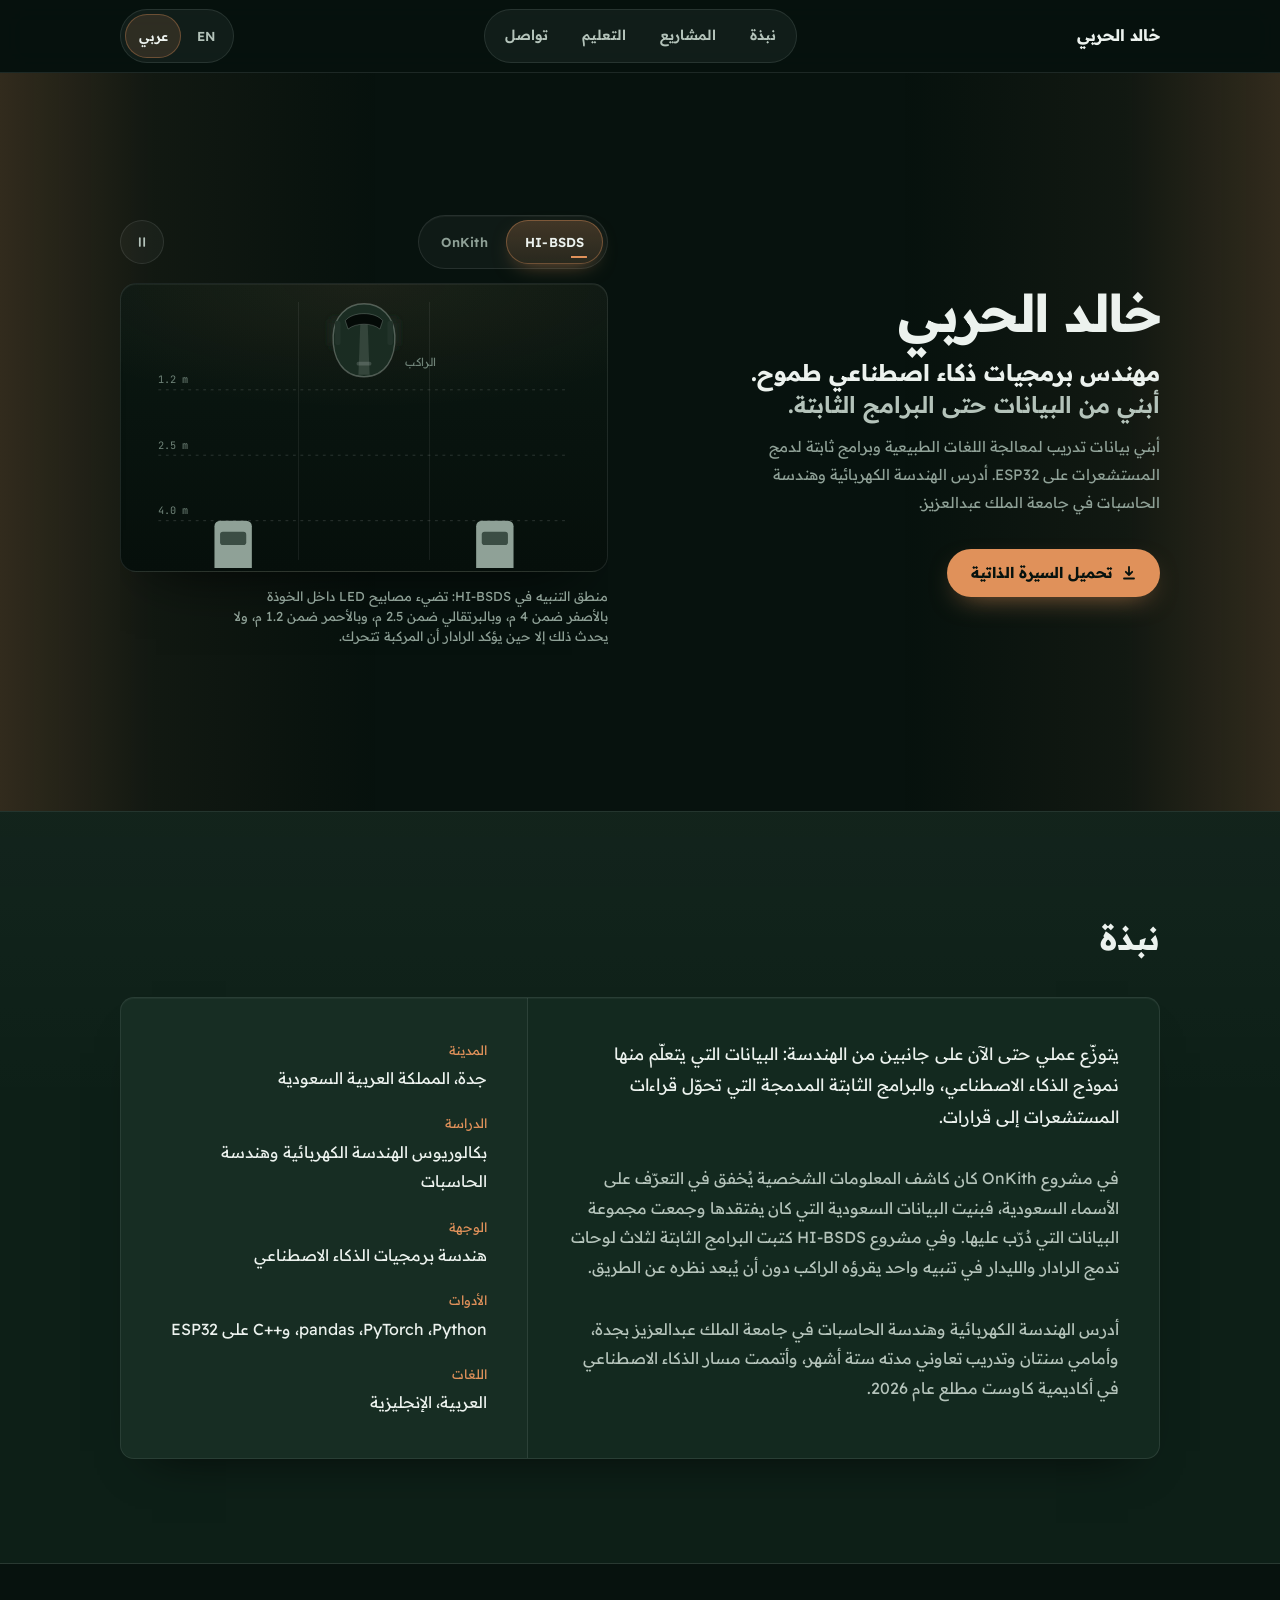
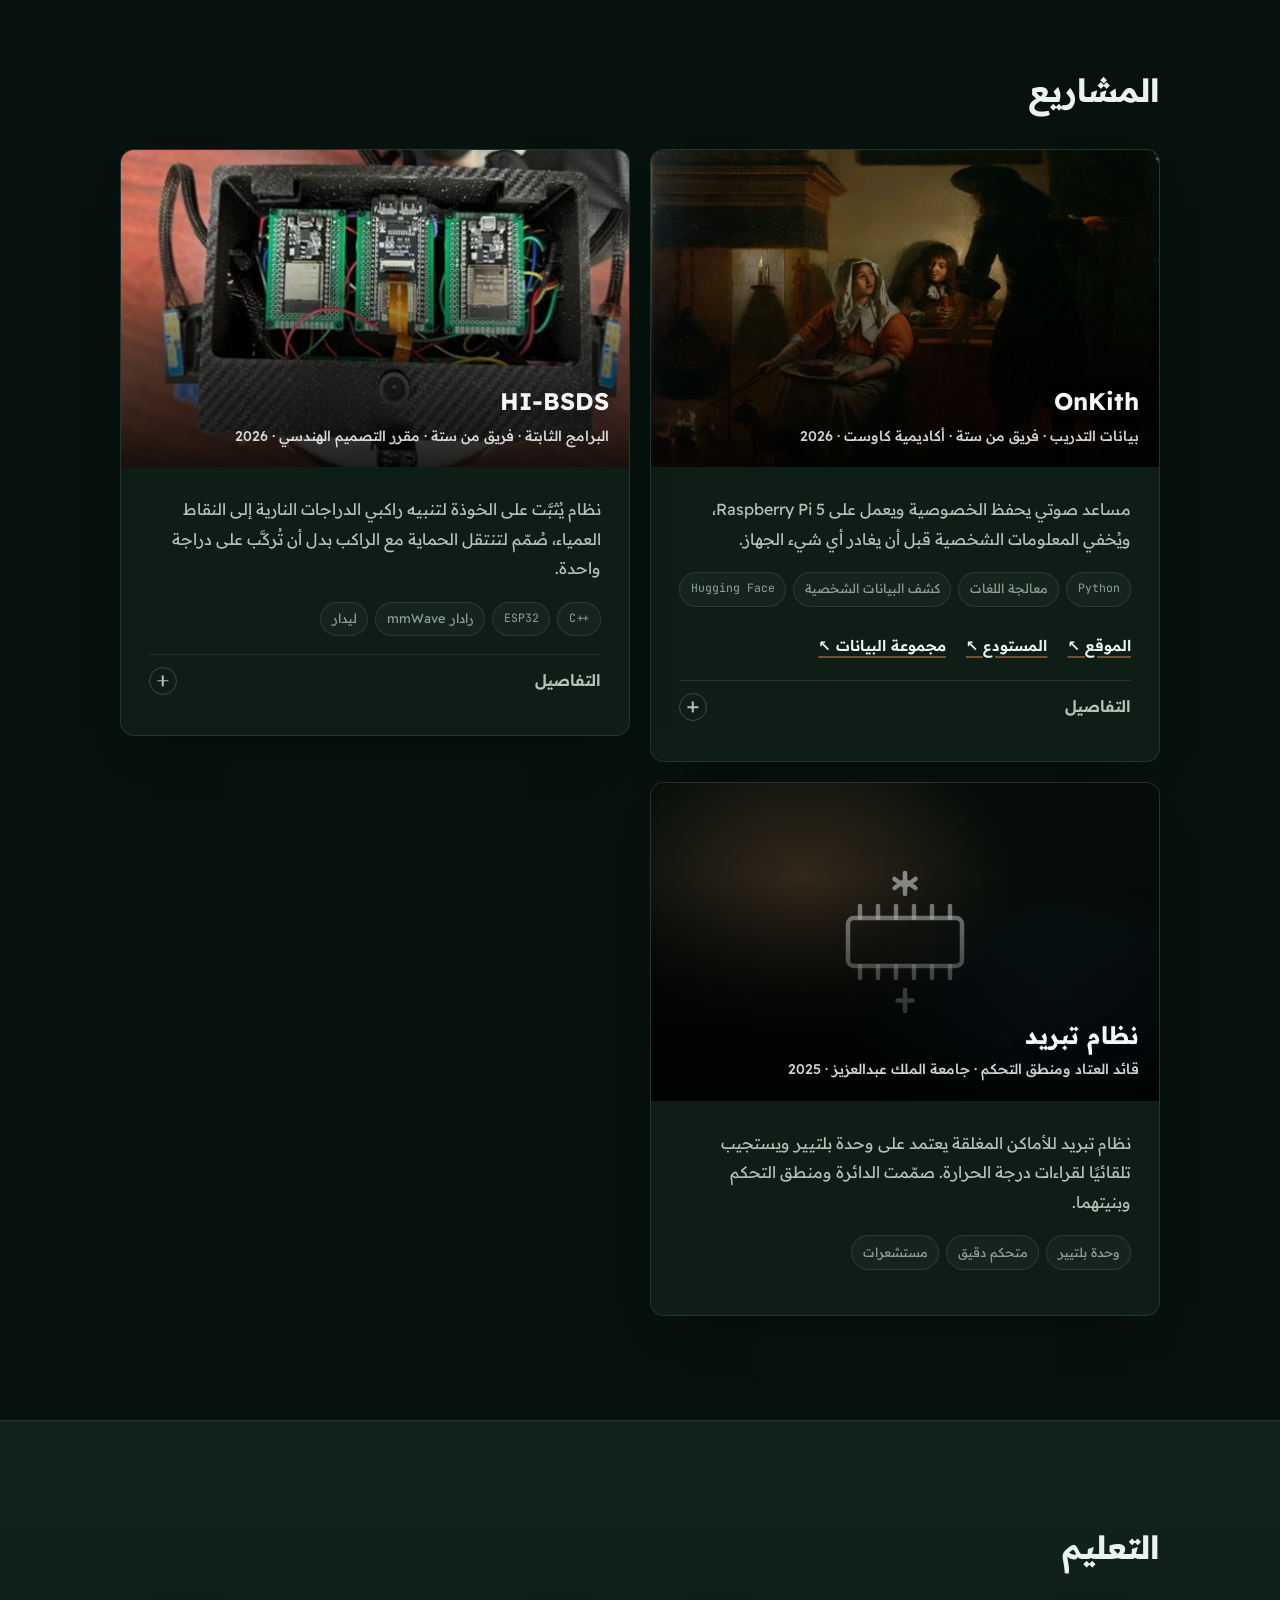
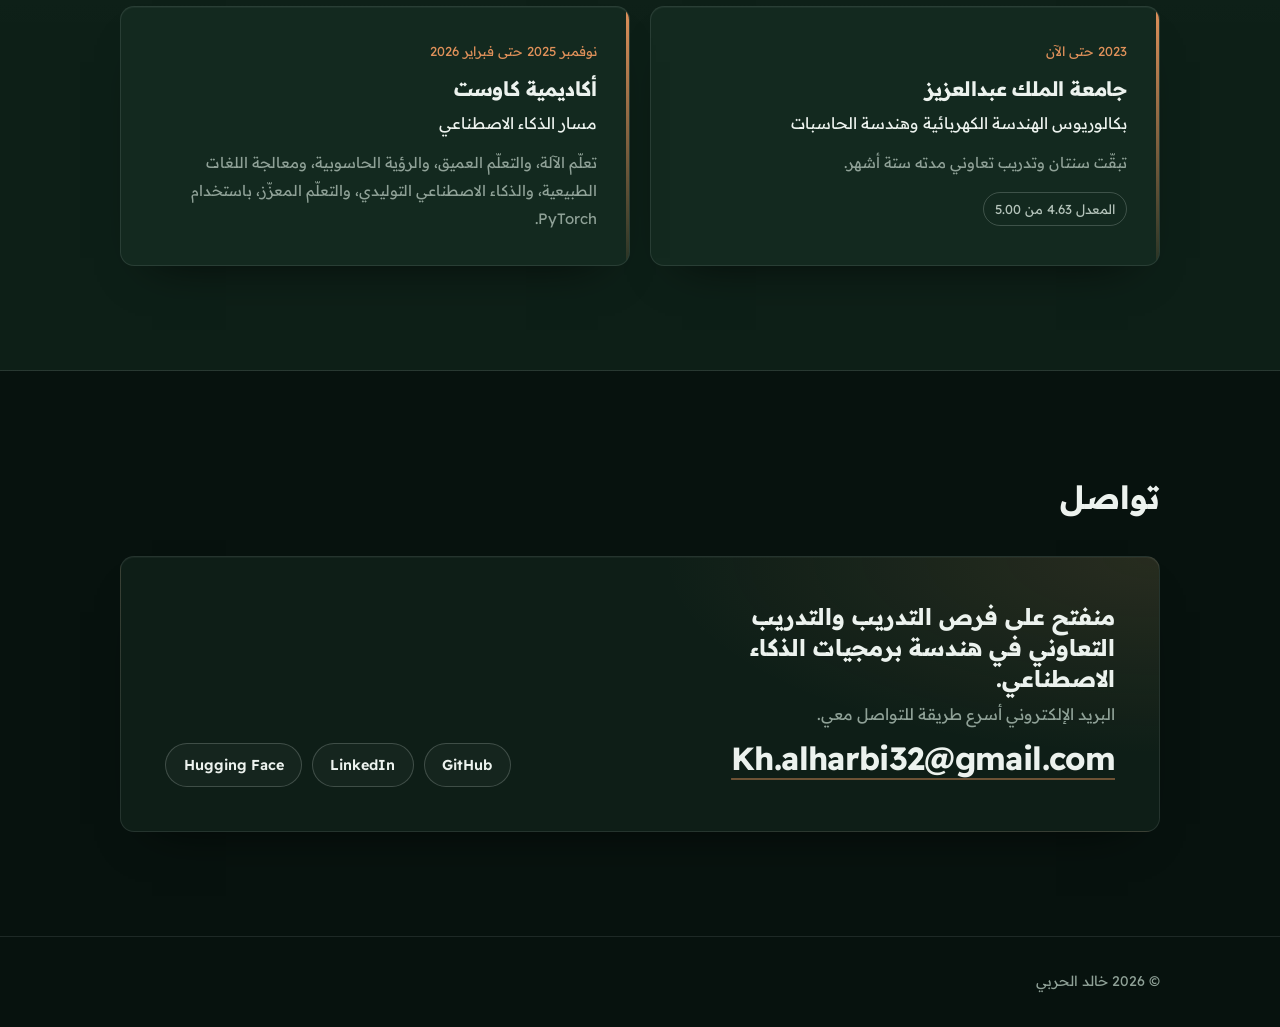
==== ar/index.html @ 0c82f533 "Add Arabic page, blue theme, framed sections and CV button Header: the GitHub link becomes an EN / ع" ====
<!doctype html>
<html lang="ar" dir="rtl">
<head>
  <meta charset="utf-8">
  <meta name="viewport" content="width=device-width, initial-scale=1">
  <!-- DRAFT ARABIC COPY: written by Claude, to be reviewed line by line by Khalid before launch. -->
  <title>خالد الحربي · مهندس برمجيات ذكاء اصطناعي طموح</title>
  <meta name="description" content="طالب هندسة كهربائية وحاسبات في جامعة الملك عبدالعزيز، يبني بيانات تدريب لمعالجة اللغات الطبيعية وبرامج ثابتة لدمج المستشعرات على ESP32.">
  <link rel="canonical" href="https://khalidt-alharbi.github.io/ar/">
  <link rel="alternate" hreflang="en" href="https://khalidt-alharbi.github.io/">
  <link rel="alternate" hreflang="ar" href="https://khalidt-alharbi.github.io/ar/">
  <link rel="alternate" hreflang="x-default" href="https://khalidt-alharbi.github.io/">
  <meta name="theme-color" content="#07120E">

  <!-- معاينة الألوان: أضف ?theme=blue إلى العنوان لرؤية النسخة الزرقاء -->
  <script>
    if (new URLSearchParams(location.search).get('theme') === 'blue') {
      document.documentElement.setAttribute('data-theme', 'blue');
    }
  </script>

  <link rel="icon" href="../favicon.svg" type="image/svg+xml">
  <link rel="icon" href="../favicon-32.png" sizes="32x32" type="image/png">
  <link rel="apple-touch-icon" href="../apple-touch-icon.png">

  <meta property="og:type" content="website">
  <meta property="og:site_name" content="خالد الحربي">
  <meta property="og:locale" content="ar_SA">
  <meta property="og:locale:alternate" content="en_US">
  <meta property="og:title" content="خالد الحربي · مهندس برمجيات ذكاء اصطناعي طموح">
  <meta property="og:description" content="طالب هندسة كهربائية وحاسبات في جامعة الملك عبدالعزيز، يبني بيانات تدريب لمعالجة اللغات الطبيعية وبرامج ثابتة لدمج المستشعرات على ESP32.">
  <meta property="og:url" content="https://khalidt-alharbi.github.io/ar/">
  <meta property="og:image" content="https://khalidt-alharbi.github.io/og.png">
  <meta property="og:image:width" content="1200">
  <meta property="og:image:height" content="630">
  <meta name="twitter:card" content="summary_large_image">
  <meta name="twitter:image" content="https://khalidt-alharbi.github.io/og.png">

  <link rel="preconnect" href="https://fonts.googleapis.com">
  <link rel="preconnect" href="https://fonts.gstatic.com" crossorigin>
  <link rel="stylesheet" href="https://fonts.googleapis.com/css2?family=Readex+Pro:wght@400;600&family=JetBrains+Mono:wght@500&display=swap">
  <link rel="stylesheet" href="../styles.css">
  <script src="../script.js" defer></script>

  <script type="application/ld+json">
  {
    "@context": "https://schema.org",
    "@type": "Person",
    "name": "خالد الحربي",
    "alternateName": "Khalid Alharbi",
    "url": "https://khalidt-alharbi.github.io/ar/",
    "affiliation": { "@type": "CollegeOrUniversity", "name": "جامعة الملك عبدالعزيز" },
    "sameAs": [
      "https://github.com/KhalidT-Alharbi",
      "https://www.linkedin.com/in/engineer-khalid-alharbi/",
      "https://huggingface.co/KhalidAlharbi377"
    ]
  }
  </script>
</head>
<body>
  <a class="skip-link" href="#main">انتقل إلى المحتوى</a>

  <!-- ================= الترويسة ================= -->
  <header class="site-header">
    <div class="container header-inner">
      <a class="brand" href="#top">خالد الحربي</a>
      <nav aria-label="القائمة الرئيسية">
        <ul class="pill-nav">
          <li><a href="#about">نبذة</a></li>
          <li><a href="#projects">المشاريع</a></li>
          <li class="nav-optional"><a href="#education">التعليم</a></li>
          <li><a href="#contact">تواصل</a></li>
        </ul>
      </nav>
      <nav class="lang" aria-label="اللغة">
        <a href="../" lang="en" hreflang="en">EN</a>
        <a href="./" aria-current="page" lang="ar" hreflang="ar">عربي</a>
      </nav>
    </div>
  </header>

  <main id="main">

    <!-- ================= الواجهة ================= -->
    <section class="hero" id="top" aria-labelledby="hero-name">
      <div class="container hero-inner">
        <div class="hero-content">
          <h1 id="hero-name">خالد الحربي</h1>
          <p class="identity">مهندس برمجيات ذكاء اصطناعي طموح. <span>أبني من البيانات حتى البرامج الثابتة.</span></p>
          <p class="hero-sub">أبني بيانات تدريب لمعالجة اللغات الطبيعية وبرامج ثابتة لدمج المستشعرات على ESP32. أدرس الهندسة الكهربائية وهندسة الحاسبات في جامعة الملك عبدالعزيز.</p>
          <div class="actions">
            <a class="btn btn-primary" href="../Khalid-Alharbi-CV.pdf" download>
              <svg viewBox="0 0 16 16" aria-hidden="true"><path d="M8 2v8m0 0L4.8 6.8M8 10l3.2-3.2M3 13.5h10" fill="none" stroke="currentColor" stroke-width="1.8" stroke-linecap="round" stroke-linejoin="round"/></svg>
              تحميل السيرة الذاتية
            </a>
          </div>
        </div>

        <!-- ============ عروض المشاريع: تتبدّل تلقائيًا وتتوقف عند مرور المؤشر ============ -->
        <div class="hero-figure showcase" data-showcase role="region" aria-roledescription="عرض متتابع" aria-label="عروض المشاريع">

          <div class="showcase-controls">
            <div class="tabs" aria-label="اختر عرضًا">
              <span class="tab-thumb" aria-hidden="true"><span class="tab-progress"></span></span>
              <button type="button" class="tab" data-slide="0" aria-controls="demo-hi-bsds" aria-current="true">HI-BSDS</button>
              <button type="button" class="tab" data-slide="1" aria-controls="demo-onkith" aria-current="false">OnKith</button>
            </div>
            <button type="button" class="play-toggle" aria-pressed="false" aria-label="إيقاف العروض مؤقتًا"
                    data-label-pause="إيقاف العروض مؤقتًا" data-label-play="تشغيل العروض">
              <svg class="icon-pause" viewBox="0 0 16 16" aria-hidden="true"><path d="M5.5 3.5v9M10.5 3.5v9" fill="none" stroke="currentColor" stroke-width="2" stroke-linecap="round"/></svg>
              <svg class="icon-play" viewBox="0 0 16 16" aria-hidden="true"><path d="M5.2 3.2v9.6L12.6 8z" fill="currentColor"/></svg>
            </button>
          </div>

          <div class="showcase-track" tabindex="0" aria-label="العروض، استخدم مفتاحي الأسهم للتنقل">

            <!-- العرض 1: منطق التنبيه في HI-BSDS -->
            <figure class="slide" id="demo-hi-bsds" data-duration="9000" aria-roledescription="شريحة" aria-label="1 من 2: HI-BSDS">
              <div class="panel">
                <svg class="is-live" viewBox="0 0 520 300" role="img" aria-labelledby="dg-title dg-desc">
                  <title id="dg-title">كيف تقرر الخوذة تنبيه الراكب</title>
                  <desc id="dg-desc">مخطط علوي لخوذة راكب. تقترب مركبة من الخلف على أحد الجانبين، فتتحول شريحة المصابيح داخل الخوذة في ذلك الجانب من الإطفاء إلى الأصفر ثم البرتقالي ثم الأحمر كلما تجاوزت المركبة حدود أربعة أمتار ومترين ونصف ومتر وعشرين سنتيمترًا.</desc>
                  <defs>
                    <filter id="dg-glow" x="-300%" y="-60%" width="700%" height="220%">
                      <feGaussianBlur stdDeviation="5"></feGaussianBlur>
                    </filter>
                  </defs>

                  <line class="dg-lane" x1="190" y1="16" x2="190" y2="292"></line>
                  <line class="dg-lane" x1="330" y1="16" x2="330" y2="292"></line>

                  <line class="dg-mark" x1="40" y1="250" x2="480" y2="250"></line>
                  <text class="dg-label" x="40" y="243" lang="en">4.0 m</text>
                  <line class="dg-mark" x1="40" y1="180" x2="480" y2="180"></line>
                  <text class="dg-label" x="40" y="173" lang="en">2.5 m</text>
                  <line class="dg-mark" x1="40" y1="110" x2="480" y2="110"></line>
                  <text class="dg-label" x="40" y="103" lang="en">1.2 m</text>

                  <rect class="dg-car dg-car-l" x="100" y="250" width="40" height="64" rx="6"></rect>
                  <rect class="dg-ws dg-ws-l" x="106" y="262" width="28" height="14" rx="3"></rect>
                  <rect class="dg-car dg-car-r" x="380" y="250" width="40" height="64" rx="6"></rect>
                  <rect class="dg-ws dg-ws-r" x="386" y="262" width="28" height="14" rx="3"></rect>

                  <rect class="dg-led dg-led-l" x="226" y="34" width="8" height="30" rx="4" filter="url(#dg-glow)"></rect>
                  <rect class="dg-led dg-led-r" x="286" y="34" width="8" height="30" rx="4" filter="url(#dg-glow)"></rect>
                  <path class="dg-shell" d="M260 18C279 18 292 32 293 52C294 76 283 96 260 96C237 96 226 76 227 52C228 32 241 18 260 18Z"></path>
                  <path class="dg-stripe" d="M256 40H264L266 94H254Z"></path>
                  <path class="dg-visor" d="M240 36C248 26 272 26 280 36L277 45C269 38 251 38 243 45Z"></path>
                  <rect class="dg-vent" x="252" y="80" width="16" height="4" rx="2"></rect>
                  <rect class="dg-led dg-led-l" x="229" y="36" width="6" height="26" rx="3"></rect>
                  <rect class="dg-led dg-led-r" x="285" y="36" width="6" height="26" rx="3"></rect>
                  <text class="dg-label" x="304" y="84" lang="ar">الراكب</text>
                </svg>
              </div>
              <figcaption>منطق التنبيه في HI-BSDS: تضيء مصابيح LED داخل الخوذة بالأصفر ضمن 4 م، وبالبرتقالي ضمن 2.5 م، وبالأحمر ضمن 1.2 م، ولا يحدث ذلك إلا حين يؤكد الرادار أن المركبة تتحرك.</figcaption>
            </figure>

            <!-- العرض 2: OnKith، بصورة توضيحية. العرض نفسه بالإنجليزية لأن النظام يعمل بالإنجليزية، وكل الأسماء والأرقام مختلقة. -->
            <figure class="slide" id="demo-onkith" data-duration="10000" aria-roledescription="شريحة" aria-label="2 من 2: OnKith">
              <div class="panel scan" data-scan data-phase="listening" dir="ltr" lang="en">
                <div class="scan-head">
                  <span class="scan-status" aria-hidden="true">listening</span>
                  <span class="pill-note">illustration</span>
                </div>
                <div class="scan-body">
                  <ul class="scan-text">
                    <li>“Remind <span class="pii"><span class="pii-raw">Noura</span><span class="pii-mask" aria-hidden="true">[GIVENNAME]</span></span> <span class="pii"><span class="pii-raw">Alharthi</span><span class="pii-mask" aria-hidden="true">[SURNAME]</span></span> to call me on <span class="pii"><span class="pii-raw">050 000 0000</span><span class="pii-mask" aria-hidden="true">[TELEPHONENUM]</span></span> when she lands in <span class="pii"><span class="pii-raw">Jeddah</span><span class="pii-mask" aria-hidden="true">[CITY]</span></span>.”</li>
                    <li>“Send the rent to <span class="pii"><span class="pii-raw">Faisal</span><span class="pii-mask" aria-hidden="true">[GIVENNAME]</span></span> <span class="pii"><span class="pii-raw">Alqahtani</span><span class="pii-mask" aria-hidden="true">[SURNAME]</span></span>, IBAN <span class="pii"><span class="pii-raw">SA03 8000 0000 6080 1016 7519</span><span class="pii-mask" aria-hidden="true">[ACCOUNTNUM]</span></span>.”</li>
                    <li>“Email the lease to <span class="pii"><span class="pii-raw">faisal@example.com</span><span class="pii-mask" aria-hidden="true">[EMAIL]</span></span>.”</li>
                  </ul>
                  <div class="scan-line" aria-hidden="true"></div>
                </div>
              </div>
              <figcaption>OnKith بصورة توضيحية: تُكتشف المعلومات الشخصية على الجهاز نفسه وتُستبدل بوسوم الكيانات قبل أن يصل أي نص إلى نموذج لغوي. وأسماء سعودية كهذه هي ما كان الكاشف يُخفق فيه سابقًا.</figcaption>
            </figure>

          </div>
        </div>
      </div>
    </section>

    <!-- ================= نبذة ================= -->
    <section class="section section--band" id="about" aria-labelledby="about-title">
      <div class="container">
        <div class="section-head">
          <h2 id="about-title">نبذة</h2>
        </div>
        <div class="card about-card">
          <div class="about-body">
            <p>يتوزّع عملي حتى الآن على جانبين من الهندسة: البيانات التي يتعلّم منها نموذج الذكاء الاصطناعي، والبرامج الثابتة المدمجة التي تحوّل قراءات المستشعرات إلى قرارات.</p>
            <p>في مشروع OnKith كان كاشف المعلومات الشخصية يُخفق في التعرّف على الأسماء السعودية، فبنيت البيانات السعودية التي كان يفتقدها وجمعت مجموعة البيانات التي دُرّب عليها. وفي مشروع HI-BSDS كتبت البرامج الثابتة لثلاث لوحات تدمج الرادار والليدار في تنبيه واحد يقرؤه الراكب دون أن يُبعد نظره عن الطريق.</p>
            <p>أدرس الهندسة الكهربائية وهندسة الحاسبات في جامعة الملك عبدالعزيز بجدة، وأمامي سنتان وتدريب تعاوني مدته ستة أشهر، وأتممت مسار الذكاء الاصطناعي في أكاديمية كاوست مطلع عام 2026.</p>
          </div>
          <dl class="facts">
            <div><dt>المدينة</dt><dd>جدة، المملكة العربية السعودية</dd></div>
            <div><dt>الدراسة</dt><dd>بكالوريوس الهندسة الكهربائية وهندسة الحاسبات</dd></div>
            <div><dt>الوجهة</dt><dd>هندسة برمجيات الذكاء الاصطناعي</dd></div>
            <div><dt>الأدوات</dt><dd><span class="ltr">Python</span>، <span class="ltr">PyTorch</span>، <span class="ltr">pandas</span>، و<span class="ltr">C++</span> على <span class="ltr">ESP32</span></dd></div>
            <div><dt>اللغات</dt><dd>العربية، الإنجليزية</dd></div>
          </dl>
        </div>
      </div>
    </section>

    <!-- ================= المشاريع ================= -->
    <section class="section" id="projects" aria-labelledby="projects-title">
      <div class="container">
        <div class="section-head">
          <h2 id="projects-title">المشاريع</h2>
        </div>

        <div class="projects">

          <!-- OnKith -->
          <article class="project card">
            <div class="project-media">
              <picture>
                <source srcset="../assets/onkith-home.webp" type="image/webp">
                <img src="../assets/onkith-home.jpg" width="1200" height="981" loading="lazy" decoding="async"
                     style="object-position: 50% 42%" alt="اللوحة المنزلية المستخدمة في موقع OnKith.">
              </picture>
              <a class="media-pill" href="https://onkith.online/"><span class="pill-icon" aria-hidden="true">↖</span>زيارة الموقع</a>
              <div class="project-overlay">
                <h3>OnKith</h3>
                <p class="role">بيانات التدريب · فريق من ستة · أكاديمية كاوست · 2026</p>
              </div>
            </div>
            <div class="project-body">
              <p class="summary">مساعد صوتي يحفظ الخصوصية ويعمل على Raspberry Pi 5، ويُخفي المعلومات الشخصية قبل أن يغادر أي شيء الجهاز.</p>
              <ul class="tags" aria-label="التقنيات">
                <li lang="en">Python</li>
                <li>معالجة اللغات</li>
                <li>كشف البيانات الشخصية</li>
                <li lang="en">Hugging Face</li>
              </ul>
              <div class="links">
                <a href="https://onkith.online/">الموقع ↖</a>
                <a href="https://github.com/YahyaAlsharif/OnKith">المستودع ↖</a>
                <a href="https://huggingface.co/datasets/KhalidAlharbi377/pii-detection-multisource-en-saudi-arabic">مجموعة البيانات ↖</a>
              </div>
              <details class="details">
                <summary>التفاصيل <span class="plus" aria-hidden="true"></span></summary>
                <div class="details-body">
                  <p>كان كاشف المعلومات الشخصية يُخفق في التعرّف على الأسماء السعودية. اتفق الفريق على أنه يحتاج إلى بيانات سعودية، فتولّيت بناءها: مولّد يعتمد على مصادر سعودية رسمية، بصيغ صحيحة لأرقام الآيبان وفق البنك المركزي السعودي، ولأرقام ضريبة القيمة المضافة المكوّنة من 15 خانة وفق هيئة الزكاة والضريبة والجمارك، مع صفوف إضافية لأنواع الكيانات التي كان أداء الكاشف فيها الأضعف.</p>
                  <p>ثم جمعت مجموعة بيانات التدريب الكاملة ونشرتها: <span class="ltr">284,619</span> صفًّا من سبعة مصادر، و31 نوعًا من الكيانات، وتقسيمات تمنع التسرّب حتى لا يُقيَّم النموذج على صفوف شبه مطابقة لما تدرّب عليه.</p>
                  <p>يبلغ الكاشف المدرَّب عليها استرجاعًا قدره 0.84 للحروف الخاصة على مجموعة اختبار مجمّدة من خارج توزيع التدريب، أبقاها الفريق بعيدًا عن التدريب والتوسيع واختيار النموذج. وقد تغيّر في ذلك الإصدار نظام التعرّف على الكلام ومجموعة الوسوم والبيانات معًا، لذا فمجموعة البيانات سبب واحد من ثلاثة أسباب لتحسّن الرقم.</p>
                </div>
              </details>
            </div>
          </article>

          <!-- HI-BSDS -->
          <article class="project card">
            <div class="project-media">
              <picture>
                <source srcset="../assets/hi-bsds-electronics.webp" type="image/webp">
                <img src="../assets/hi-bsds-electronics.jpg" width="496" height="395" loading="lazy" decoding="async"
                     alt="منظر علوي لصندوق إلكترونيات HI-BSDS: ثلاث لوحات متحكمات دقيقة موصولة بمستشعرات الجانبين وكاميرا.">
              </picture>
              <div class="project-overlay">
                <h3>HI-BSDS</h3>
                <p class="role">البرامج الثابتة · فريق من ستة · مقرر التصميم الهندسي · 2026</p>
              </div>
            </div>
            <div class="project-body">
              <p class="summary">نظام يُثبَّت على الخوذة لتنبيه راكبي الدراجات النارية إلى النقاط العمياء، صُمّم لتنتقل الحماية مع الراكب بدل أن تُركَّب على دراجة واحدة.</p>
              <ul class="tags" aria-label="التقنيات">
                <li lang="en" dir="ltr">C++</li>
                <li lang="en">ESP32</li>
                <li>رادار mmWave</li>
                <li>ليدار</li>
              </ul>
              <details class="details">
                <summary>التفاصيل <span class="plus" aria-hidden="true"></span></summary>
                <div class="details-body">
                  <p>لكل جانب من الخوذة وحدة ESP32 خاصة به تقرأ رادار موجات مليمترية بتردد 24 جيجاهرتز ومستشعر ليدار يعمل بزمن الطيران بدقة 8×8. لا يصدر التنبيه إلا حين يؤكد الرادار أن الهدف يتحرك، وتتحول مصابيح LED داخل الخوذة إلى الأصفر ضمن 4 م، والبرتقالي ضمن 2.5 م، والأحمر ضمن 1.2 م.</p>
                  <p>تقرأ كل وحدة الرادار بسرعة <span class="ltr">256,000</span> باود والليدار بسرعة <span class="ltr">921,600</span> باود، ثم ترسل سطر حالة موجزًا إلى الوحدة المركزية عشرين مرة في الثانية. ولا يتغيّر اللون إلا بعد ثباته ثلاث قراءات متتالية، فلا تتسبب قراءة خاطئة واحدة في وميض المصابيح.</p>
                  <p>وتبثّ لوحة ثالثة من نوع ESP32-S3 صورة الكاميرا عبر شبكة Wi-Fi خاصة بها، مع عرض مستوى الخطر لكل جانب فوق الفيديو. ولاستيعاب ثلاثة تدفقات من المستشعرات على شريحة واحدة، نقلت منفذ التصحيح إلى USB وأعدت تعيين منفذ تسلسلي في العتاد لتحريره لمقياس المسافة الليزري. كتبت البرامج الثابتة للوحات الثلاث.</p>
                </div>
              </details>
            </div>
          </article>

          <!-- نظام التبريد -->
          <article class="project card">
            <div class="project-media">
              <div class="media-art" aria-hidden="true">
                <svg viewBox="0 0 120 120" fill="none" stroke="currentColor" stroke-width="3" stroke-linecap="round" stroke-linejoin="round">
                  <rect x="22" y="44" width="76" height="32" rx="4"></rect>
                  <path d="M30 44V36M42 44V36M54 44V36M66 44V36M78 44V36M90 44V36"></path>
                  <path d="M30 76v8M42 76v8M54 76v8M66 76v8M78 76v8M90 76v8"></path>
                  <path d="M60 14v14M53 18l7 5 7-5M53 24l7-5 7 5"></path>
                  <path d="M60 92v14M55 99h10"></path>
                </svg>
              </div>
              <div class="project-overlay">
                <h3>نظام تبريد</h3>
                <p class="role">قائد العتاد ومنطق التحكم · جامعة الملك عبدالعزيز · 2025</p>
              </div>
            </div>
            <div class="project-body">
              <p class="summary">نظام تبريد للأماكن المغلقة يعتمد على وحدة بلتيير ويستجيب تلقائيًا لقراءات درجة الحرارة. صمّمت الدائرة ومنطق التحكم وبنيتهما.</p>
              <ul class="tags" aria-label="التقنيات">
                <li>وحدة بلتيير</li>
                <li>متحكم دقيق</li>
                <li>مستشعرات</li>
              </ul>
            </div>
          </article>

        </div>
      </div>
    </section>

    <!-- ================= التعليم ================= -->
    <section class="section section--band" id="education" aria-labelledby="education-title">
      <div class="container">
        <div class="section-head">
          <h2 id="education-title">التعليم</h2>
        </div>
        <ul class="edu">
          <li class="card edu-card">
            <p class="when">2023 حتى الآن</p>
            <h3>جامعة الملك عبدالعزيز</h3>
            <p class="what">بكالوريوس الهندسة الكهربائية وهندسة الحاسبات</p>
            <p class="note">تبقّت سنتان وتدريب تعاوني مدته ستة أشهر.</p>
            <span class="badge">المعدل 4.63 من 5.00</span>
          </li>
          <li class="card edu-card">
            <p class="when">نوفمبر 2025 حتى فبراير 2026</p>
            <h3>أكاديمية كاوست</h3>
            <p class="what">مسار الذكاء الاصطناعي</p>
            <p class="note">تعلّم الآلة، والتعلّم العميق، والرؤية الحاسوبية، ومعالجة اللغات الطبيعية، والذكاء الاصطناعي التوليدي، والتعلّم المعزّز، باستخدام PyTorch.</p>
          </li>
        </ul>
      </div>
    </section>

    <!-- ================= تواصل ================= -->
    <section class="section" id="contact" aria-labelledby="contact-title">
      <div class="container">
        <div class="section-head">
          <h2 id="contact-title">تواصل</h2>
        </div>
        <div class="card contact-card">
          <div>
            <p class="contact-kicker">منفتح على فرص التدريب والتدريب التعاوني في هندسة برمجيات الذكاء الاصطناعي.</p>
            <p class="contact-lead">البريد الإلكتروني أسرع طريقة للتواصل معي.</p>
            <a class="email ltr" href="mailto:Kh.alharbi32@gmail.com">Kh.alharbi32@gmail.com</a>
          </div>
          <ul class="contact-links">
            <li><a href="https://github.com/KhalidT-Alharbi" lang="en">GitHub</a></li>
            <li><a href="https://www.linkedin.com/in/engineer-khalid-alharbi/" lang="en">LinkedIn</a></li>
            <li><a href="https://huggingface.co/KhalidAlharbi377" lang="en">Hugging Face</a></li>
          </ul>
        </div>
      </div>
    </section>

  </main>

  <footer class="site-footer">
    <div class="container">© 2026 خالد الحربي</div>
  </footer>
</body>
</html>
---- styles.css ----
/* ==========================================================================
   Khalid Alharbi, portfolio v1
   Plain CSS, no build step.

   Colour themes: everything is driven by the tokens in :root (green, the
   default) and [data-theme="blue"]. Add ?theme=blue to the address to
   preview the blue version. To keep one theme, move its values into :root.
   ========================================================================== */

:root {
  /* Colour: dark board green with a copper accent */
  --bg:            #07120E;
  --band:          #0D1F17;   /* alternate section background */
  --surface:       #0E1E17;   /* cards on --bg */
  --surface-band:  #13291F;   /* cards on --band */
  --surface-hover: #15291F;
  --text:          #ECF2EE;
  --text-2:        #B4C3BA;
  --text-3:        #8FA197;
  --line:          rgba(236, 242, 238, 0.10);
  --line-strong:   rgba(236, 242, 238, 0.20);
  --tint:          236, 242, 238; /* rgb of --text, for translucent fills */

  --accent:        #E0915A;
  --accent-rgb:    224, 145, 90;
  --accent-hover:  #EBA170;
  --on-accent:     #07120E;

  --header-bg:     rgba(7, 18, 14, 0.74);
  --panel-top:     #0B1812;
  --panel-bottom:  #060F0B;
  --media-bg:      #050D0A;

  --dg-shell:      #1A2C22;
  --dg-off:        #22332A;
  --dg-label:      #6F8378;
  --dg-car:        #8FA197;
  --dg-ws:         #3B4D44;
  --dg-visor:      #040A07;

  /* Derived */
  --accent-soft:   rgba(var(--accent-rgb), 0.14);
  --accent-line:   rgba(var(--accent-rgb), 0.45);

  /* Type */
  --font-sans: "Archivo", system-ui, -apple-system, "Segoe UI", Roboto, sans-serif;
  --font-mono: "JetBrains Mono", ui-monospace, "Cascadia Mono", Consolas, monospace;

  /* Layout */
  --container: 70rem;
  --radius:    14px;
  --header-h:  4.5rem;

  /* Motion: short transitions only */
  --ease:        cubic-bezier(0.4, 0, 0.2, 1);
  --ease-out:    cubic-bezier(0.22, 1, 0.36, 1);
  --ease-spring: cubic-bezier(0.34, 1.56, 0.64, 1);
}

/* Blue variant: deep navy with an azure accent */
[data-theme="blue"] {
  --bg:            #070C15;
  --band:          #0C1628;
  --surface:       #0E192B;
  --surface-band:  #13213A;
  --surface-hover: #152540;
  --text:          #EAF0F8;
  --text-2:        #B3C0D3;
  --text-3:        #8E9CB3;
  --line:          rgba(234, 240, 248, 0.10);
  --line-strong:   rgba(234, 240, 248, 0.20);
  --tint:          234, 240, 248;

  --accent:        #5AA8FF;
  --accent-rgb:    90, 168, 255;
  --accent-hover:  #82BEFF;
  --on-accent:     #06101F;

  --header-bg:     rgba(7, 12, 21, 0.74);
  --panel-top:     #0C1628;
  --panel-bottom:  #060B15;
  --media-bg:      #050A12;

  --dg-shell:      #182538;
  --dg-off:        #1F2C40;
  --dg-label:      #6E7F98;
  --dg-car:        #8E9CB3;
  --dg-ws:         #34455E;
  --dg-visor:      #03060C;
}

/* Arabic: its own face and more generous line height */
:root:lang(ar) {
  --font-sans: "Readex Pro", system-ui, "Segoe UI", Tahoma, sans-serif;
}

/* ---------- Base ---------- */

*, *::before, *::after { box-sizing: border-box; }

html {
  scroll-behavior: smooth;
  -webkit-text-size-adjust: 100%;
}

body {
  margin: 0;
  background: var(--bg);
  color: var(--text);
  font-family: var(--font-sans);
  font-size: 1rem;
  line-height: 1.6;
  -webkit-font-smoothing: antialiased;
  text-rendering: optimizeLegibility;
}
:lang(ar) body { line-height: 1.85; }

img { max-width: 100%; height: auto; display: block; }

a { color: inherit; }

h1, h2, h3 { margin: 0; line-height: 1.1; letter-spacing: -0.02em; }
/* Letter-spacing breaks Arabic joining, so Arabic headings keep it at zero */
:lang(ar) h1, :lang(ar) h2, :lang(ar) h3, :lang(ar) .identity { letter-spacing: 0; line-height: 1.4; }

p { margin: 0; }

:focus-visible {
  outline: 2px solid var(--accent);
  outline-offset: 3px;
  border-radius: 6px;
}

.container {
  width: 100%;
  max-width: var(--container);
  margin-inline: auto;
  padding-inline: clamp(1.25rem, 4vw, 2.5rem);
}

.skip-link {
  position: absolute;
  inset-inline-start: 1rem;
  top: -4rem;
  z-index: 100;
  background: var(--accent);
  color: var(--on-accent);
  padding: 0.75rem 1rem;
  border-radius: 8px;
  font-weight: 700;
  text-decoration: none;
  transition: top 0.16s var(--ease);
}
.skip-link:focus { top: 1rem; }

section[id] { scroll-margin-top: calc(var(--header-h) + 1rem); }

/* Left-to-right islands inside Arabic text: emails, URLs, numbers, code */
.ltr { direction: ltr; unicode-bidi: isolate; }

/* ---------- Header: brand, pill nav, language switch ---------- */

.site-header {
  position: sticky;
  top: 0;
  z-index: 50;
  background: var(--header-bg);
  -webkit-backdrop-filter: blur(14px) saturate(140%);
  backdrop-filter: blur(14px) saturate(140%);
  border-bottom: 1px solid var(--line);
}

.header-inner {
  display: grid;
  grid-template-columns: 1fr auto 1fr;
  align-items: center;
  gap: 1rem;
  min-height: var(--header-h);
}

.brand {
  font-weight: 700;
  font-size: 1rem;
  letter-spacing: -0.01em;
  text-decoration: none;
  justify-self: start;
}

.pill-nav,
.lang {
  display: flex;
  gap: 0.125rem;
  padding: 0.25rem;
  margin: 0;
  list-style: none;
  background: rgba(var(--tint), 0.05);
  border: 1px solid var(--line);
  border-radius: 999px;
}

.pill-nav a,
.lang a {
  display: inline-flex;
  align-items: center;
  min-height: 44px;
  padding: 0 1rem;
  border-radius: 999px;
  font-size: 0.875rem;
  font-weight: 600;
  color: var(--text-2);
  text-decoration: none;
  transition: color 0.16s ease, background-color 0.16s ease;
}
.pill-nav a:hover,
.lang a:hover { color: var(--text); background: rgba(var(--tint), 0.08); }

.lang { justify-self: end; }
.lang a { padding: 0 0.85rem; font-size: 0.8125rem; letter-spacing: 0.04em; }
.lang a[aria-current="page"] {
  color: var(--text);
  background: var(--accent-soft);
  box-shadow: inset 0 0 0 1px rgba(var(--accent-rgb), 0.35);
}
.lang a:lang(ar) { font-family: "Readex Pro", var(--font-sans); letter-spacing: 0; }

/* ---------- Hero ---------- */

.hero {
  position: relative;
  overflow: hidden;
  display: flex;
  align-items: center;
  min-height: min(82svh, 740px);
  padding-block: clamp(3.5rem, 9vh, 5.5rem);
}

.hero-inner { display: grid; gap: clamp(2.5rem, 6vw, 4rem); align-items: center; }

@media (min-width: 980px) {
  .hero-inner { grid-template-columns: 1fr 1fr; }
}

/* Signature: the side glow from HI-BSDS's own camera overlay,
   where each edge of the video lights up when that blind spot has a target. */
.hero::before,
.hero::after {
  content: "";
  position: absolute;
  inset-block: 0;
  width: min(30%, 26rem);
  pointer-events: none;
  opacity: 0;
  animation: glow-in 1.4s var(--ease) 0.25s forwards;
}
.hero::before { left: 0;  background: linear-gradient(to right, rgba(var(--accent-rgb), 0.20), rgba(var(--accent-rgb), 0.05) 40%, transparent); }
.hero::after  { right: 0; background: linear-gradient(to left,  rgba(var(--accent-rgb), 0.20), rgba(var(--accent-rgb), 0.05) 40%, transparent); }

@keyframes glow-in { to { opacity: 1; } }

.hero-content { position: relative; z-index: 1; }

.hero h1 {
  font-size: clamp(2rem, 4.6vw, 3.25rem);
  font-weight: 700;
  line-height: 1;
  letter-spacing: -0.03em;
  margin-bottom: 1.1rem;
}

/* Position: what he is heading toward */
.identity {
  font-size: clamp(1.125rem, 2vw, 1.4375rem);
  font-weight: 700;
  line-height: 1.3;
  letter-spacing: -0.01em;
  max-width: 26ch;
  margin-bottom: 0.75rem;
}
.identity span { display: block; color: var(--text-2); font-weight: 600; }
:lang(ar) .identity { max-width: 32ch; }

/* Skills: what he builds, then where he studies */
.hero-sub {
  color: var(--text-3);
  font-size: 0.9375rem;
  max-width: 44ch;
  margin-bottom: 2rem;
}

.actions { display: flex; flex-wrap: wrap; gap: 0.75rem; }

.btn {
  display: inline-flex;
  align-items: center;
  justify-content: center;
  gap: 0.55rem;
  min-height: 48px;
  padding: 0 1.4rem;
  border-radius: 999px;
  font-size: 0.9375rem;
  font-weight: 700;
  text-decoration: none;
  border: 1px solid transparent;
  transition: transform 0.22s var(--ease-spring), background-color 0.2s ease, border-color 0.2s ease, box-shadow 0.2s ease;
}
.btn svg { width: 16px; height: 16px; flex: none; }
.btn:hover { transform: translateY(-2px); }

.btn-primary {
  background: var(--accent);
  color: var(--on-accent);
  box-shadow: 0 10px 28px -12px rgba(var(--accent-rgb), 0.7);
}
.btn-primary:hover { background: var(--accent-hover); }

.btn-secondary { color: var(--text); border-color: var(--line-strong); }
.btn-secondary:hover { background: rgba(var(--tint), 0.06); border-color: var(--text-3); }

/* ---------- Hero showcase (slider) ---------- */

.hero-figure { position: relative; z-index: 1; min-width: 0; }

.showcase-controls {
  display: flex;
  align-items: center;
  justify-content: space-between;
  gap: 0.75rem;
  margin-bottom: 0.85rem;
}

/* Segmented tabs: a thumb glides under the active tab, and the thin line
   inside it fills until the next slide. script.js sets its position. */
.tabs {
  position: relative;
  display: inline-flex;
  padding: 4px;
  border: 1px solid var(--line);
  border-radius: 999px;
  background: rgba(var(--tint), 0.035);
  box-shadow: inset 0 1px 0 rgba(var(--tint), 0.04);
}

.tab-thumb {
  position: absolute;
  top: 4px;
  bottom: 4px;
  left: 0; /* physical on purpose: script.js positions it with offsetLeft */
  width: 0;
  border-radius: 999px;
  overflow: hidden;
  pointer-events: none;
  background: linear-gradient(180deg, rgba(var(--accent-rgb), 0.24), rgba(var(--accent-rgb), 0.12));
  box-shadow: inset 0 0 0 1px rgba(var(--accent-rgb), 0.38), 0 8px 22px -10px rgba(var(--accent-rgb), 0.6);
}
.tabs.is-ready .tab-thumb {
  transition: transform 0.55s var(--ease-out), width 0.55s var(--ease-out);
}

.tab-progress {
  position: absolute;
  left: 16px;
  right: 16px;
  bottom: 6px;
  height: 2px;
  border-radius: 2px;
  background: var(--accent);
  transform: scaleX(0);
  transform-origin: left center;
  /* script.js steps this every 100 ms; the linear easing joins the steps up */
  transition: transform 0.1s linear, opacity 0.3s ease;
}
[dir="rtl"] .tab-progress { transform-origin: right center; }

/* While the slide is held (hover or pause), the line dims so it reads as paused */
.showcase:hover .tab-progress,
.showcase.is-paused .tab-progress { opacity: 0.45; }

.tab {
  position: relative;
  z-index: 1;
  min-height: 44px;
  padding: 0 1.15rem;
  border: 0;
  border-radius: 999px;
  background: transparent;
  color: var(--text-3);
  font: inherit;
  font-size: 0.8125rem;
  font-weight: 600;
  letter-spacing: 0.02em;
  cursor: pointer;
  transition: color 0.35s ease;
}
.tab:hover { color: var(--text-2); }
.tab[aria-current="true"] { color: var(--text); }

.play-toggle {
  display: grid;
  place-items: center;
  width: 44px;
  height: 44px;
  border: 1px solid var(--line);
  border-radius: 999px;
  background: rgba(var(--tint), 0.035);
  color: var(--text-2);
  cursor: pointer;
  transition: transform 0.22s var(--ease-spring), color 0.2s ease, border-color 0.2s ease;
}
.play-toggle:hover { color: var(--text); border-color: var(--line-strong); }
.play-toggle:active { transform: scale(0.92); }
.play-toggle svg { width: 14px; height: 14px; }
.play-toggle .icon-play { display: none; }
.play-toggle[aria-pressed="true"] .icon-pause { display: none; }
.play-toggle[aria-pressed="true"] .icon-play { display: block; color: var(--accent); }

.showcase-track {
  position: relative;
  display: flex;
  gap: 1rem;
  overflow-x: auto;
  scroll-snap-type: x mandatory;
  scroll-behavior: smooth;
  overscroll-behavior-x: contain;
  scrollbar-width: none;
  border-radius: var(--radius);
}
.showcase-track::-webkit-scrollbar { display: none; }

.slide {
  flex: 0 0 100%;
  min-width: 0;
  margin: 0;
  scroll-snap-align: start;
  scroll-margin-top: calc(var(--header-h) + 5rem);
  display: flex;
  flex-direction: column;
}

.panel {
  flex: 1;
  display: flex;
  flex-direction: column;
  justify-content: center;
  background:
    radial-gradient(120% 70% at 50% 0%, rgba(var(--accent-rgb), 0.08), transparent 62%),
    linear-gradient(180deg, var(--panel-top), var(--panel-bottom));
  border: 1px solid var(--line);
  border-radius: 16px;
  overflow: hidden;
  box-shadow: 0 30px 60px -36px rgba(0, 0, 0, 0.9), inset 0 1px 0 rgba(var(--tint), 0.05);
  transition: opacity 0.7s var(--ease-out), transform 0.7s var(--ease-out), border-color 0.4s ease;
}
/* The diagram is a picture, not text: keep its coordinates left to right on both pages */
.panel > svg { width: 100%; height: auto; display: block; direction: ltr; }

/* The slide on its way out dims and eases back slightly */
.slide[aria-hidden="true"] .panel { opacity: 0.35; transform: scale(0.96); }
.showcase:hover .panel { border-color: rgba(var(--accent-rgb), 0.26); }

.slide figcaption {
  margin-top: 0.85rem;
  min-height: 6.4em;
  font-size: 0.8125rem;
  line-height: 1.55;
  color: var(--text-3);
  max-width: 48ch;
  transition: opacity 0.6s ease;
}
.slide[aria-hidden="true"] figcaption { opacity: 0; }

/* HI-BSDS diagram */
.dg-label { font-family: var(--font-mono); font-size: 11px; fill: var(--dg-label); }
.dg-label:lang(ar) { font-family: var(--font-sans); font-size: 12px; }
.dg-lane { fill: none; stroke: rgba(var(--tint), 0.09); stroke-width: 1; }
.dg-mark { stroke: rgba(var(--tint), 0.16); stroke-width: 1; stroke-dasharray: 3 5; }
.dg-shell { fill: var(--dg-shell); stroke: rgba(var(--tint), 0.28); stroke-width: 1.5; }
.dg-stripe { fill: rgba(var(--tint), 0.12); }
.dg-visor { fill: var(--dg-visor); stroke: rgba(var(--tint), 0.22); stroke-width: 1; }
.dg-vent { fill: rgba(var(--tint), 0.16); }

.dg-car { fill: var(--dg-car); }
.dg-ws  { fill: var(--dg-ws); }
/* Scoped under .is-live so script.js can restart the loop from the top each
   time this slide comes round. `backwards` keeps the delayed second car
   hidden until its turn instead of parking on the start line. */
.is-live .dg-car-l { animation: dg-approach 9s linear infinite backwards; }
.is-live .dg-car-r { animation: dg-approach 9s linear infinite 4.5s backwards; }
.is-live .dg-ws-l  { animation: dg-approach-ws 9s linear infinite backwards; }
.is-live .dg-ws-r  { animation: dg-approach-ws 9s linear infinite 4.5s backwards; }

.dg-led { fill: var(--dg-off); }
.is-live .dg-led-l { animation: dg-led 9s linear infinite; }
.is-live .dg-led-r { animation: dg-led 9s linear infinite 4.5s; }

/* Animating the SVG geometry property `y` rather than a CSS transform:
   transforms on SVG rects are unreliable across engines. */
@keyframes dg-approach {
  0%   { y: 250px; opacity: 0; }
  5%   { y: 242px; opacity: 1; }
  44%  { y: 82px;  opacity: 1; }
  50%  { y: 50px;  opacity: 0; }
  100% { y: 50px;  opacity: 0; }
}

/* Windscreen rides 12 units below the front of its car */
@keyframes dg-approach-ws {
  0%   { y: 262px; opacity: 0; }
  5%   { y: 254px; opacity: 1; }
  44%  { y: 94px;  opacity: 1; }
  50%  { y: 62px;  opacity: 0; }
  100% { y: 62px;  opacity: 0; }
}

/* LED alert colours are semantic, so they stay the same in every theme */
@keyframes dg-led {
  0%,  7%   { fill: var(--dg-off); }
  13%, 22%  { fill: #FFC400; }
  27%, 33%  { fill: #FF7A00; }
  38%, 46%  { fill: #FF3B30; }
  50%, 100% { fill: var(--dg-off); }
}

/* OnKith scanner illustration (driven by script.js) */
.scan {
  justify-content: flex-start;
  gap: 1.1rem;
  padding: clamp(1.1rem, 2.5vw, 1.6rem);
}

.scan-head {
  display: flex;
  align-items: center;
  justify-content: space-between;
  gap: 0.75rem;
  font-family: var(--font-mono);
  font-size: 0.75rem;
  color: var(--text-3);
}

.scan-status { display: inline-flex; align-items: center; gap: 0.5rem; transition: color 0.2s ease; }
.scan-status::before {
  content: "";
  width: 0.5rem;
  height: 0.5rem;
  border-radius: 999px;
  background: currentColor;
}
.scan[data-phase="detect"] .scan-status,
.scan[data-phase="found"] .scan-status { color: #FF6B61; }
.scan[data-phase="mask"] .scan-status { color: var(--accent); }
.scan[data-phase="safe"] .scan-status { color: #7FD6A4; }

.pill-note {
  border: 1px solid var(--line-strong);
  border-radius: 999px;
  padding: 0.15rem 0.6rem;
}

.scan-body { position: relative; }

.scan-text {
  display: grid;
  gap: 0.75rem;
  margin: 0;
  padding: 0;
  list-style: none;
  /* The demo is English on both pages; the Arabic page falls back to Readex Pro's Latin */
  font-family: "Archivo", "Readex Pro", system-ui, sans-serif;
  font-size: clamp(0.9375rem, 1.5vw, 1.0625rem);
  line-height: 1.95;
}

/* Words sit inline, so the sentence reflows naturally as each one is masked.
   The highlight's side padding is a box-shadow spread, which takes no space
   in the line, so words keep their normal spacing. */
.pii {
  padding: 0.1em 0;
  border-radius: 4px;
  white-space: nowrap;
  -webkit-box-decoration-break: clone;
  box-decoration-break: clone;
}
.pii-mask {
  display: none;
  font-family: var(--font-mono);
  font-size: 0.78em;
  color: var(--accent);
}

/* Lit the instant the red line crosses it; the line itself carries the motion */
.pii.is-found {
  color: #FFDAD7;
  background: rgba(255, 59, 48, 0.16);
  box-shadow:
    0 0 0 0.07em rgba(255, 59, 48, 0.16),
    0 0 0 calc(0.07em + 1px) rgba(255, 59, 48, 0.5),
    0 0 16px rgba(255, 59, 48, 0.32);
}
.pii.is-masked {
  background: var(--accent-soft);
  box-shadow:
    0 0 0 0.07em var(--accent-soft),
    0 0 0 calc(0.07em + 1px) var(--accent-line);
}
.pii.is-masked .pii-raw  { display: none; }
.pii.is-masked .pii-mask { display: inline; animation: mask-in 0.2s ease; }

@keyframes mask-in { from { opacity: 0; } }

/* The sweeping line is a CSS animation, restarted by script.js each loop.
   Its timing must match the constants in script.js:
   detect sweep 0 to 3.5 s, mask sweep 4.2 to 7.2 s, in a 10 s loop. */
.scan-line {
  position: absolute;
  top: 0;
  left: -0.5rem;
  right: -0.5rem;
  height: 2px;
  border-radius: 2px;
  opacity: 0;
  pointer-events: none;
}
.scan-line.is-running { animation: scan-sweep 10s linear 1 forwards; }

@keyframes scan-sweep {
  0%     { top: 0%;   opacity: 1; background: #FF3B30;       box-shadow: 0 0 14px 3px rgba(255, 59, 48, 0.55); }
  35%    { top: 100%; opacity: 1; background: #FF3B30;       box-shadow: 0 0 14px 3px rgba(255, 59, 48, 0.55); }
  35.1%  { top: 100%; opacity: 0; background: var(--accent); box-shadow: 0 0 14px 3px rgba(var(--accent-rgb), 0.55); }
  41.9%  { top: 0%;   opacity: 0; background: var(--accent); box-shadow: 0 0 14px 3px rgba(var(--accent-rgb), 0.55); }
  42%    { top: 0%;   opacity: 1; background: var(--accent); box-shadow: 0 0 14px 3px rgba(var(--accent-rgb), 0.55); }
  72%    { top: 100%; opacity: 1; background: var(--accent); box-shadow: 0 0 14px 3px rgba(var(--accent-rgb), 0.55); }
  72.1%, 100% { top: 100%; opacity: 0; background: var(--accent); box-shadow: none; }
}

/* ---------- Sections and bands ----------
   Sections alternate between --bg and a lighter --band, and every section's
   content sits in framed cards. Cards pick the right surface for their band. */

.section {
  --card: var(--surface);
  padding-block: clamp(4rem, 9vw, 6.5rem);
}
.section--band {
  --card: var(--surface-band);
  background:
    linear-gradient(180deg, rgba(var(--tint), 0.025), transparent 40%),
    var(--band);
  border-block: 1px solid var(--line);
}

.section-head { margin-bottom: clamp(1.5rem, 3.5vw, 2.25rem); }
.section h2 {
  font-size: clamp(1.5rem, 3vw, 2rem);
  font-weight: 700;
}
.section-head p { color: var(--text-3); margin-top: 0.5rem; max-width: 60ch; }

.card {
  background: var(--card);
  border: 1px solid var(--line);
  border-radius: var(--radius);
  box-shadow: 0 24px 48px -32px rgba(0, 0, 0, 0.8), inset 0 1px 0 rgba(var(--tint), 0.04);
}

/* ---------- About ---------- */

.about-card { display: grid; }
.about-body {
  display: grid;
  gap: 1.1rem;
  padding: clamp(1.5rem, 3.5vw, 2.5rem);
}
.about-body p { color: var(--text-2); max-width: 62ch; }
.about-body p:first-child { color: var(--text); font-size: 1.0625rem; }

.facts {
  margin: 0;
  padding: clamp(1.5rem, 3.5vw, 2.5rem);
  display: grid;
  gap: 1.1rem;
  align-content: start;
  border-top: 1px solid var(--line);
  background: rgba(var(--tint), 0.02);
}
.facts div { display: grid; gap: 0.15rem; }
.facts dt {
  font-family: var(--font-mono);
  font-size: 0.72rem;
  letter-spacing: 0.08em;
  text-transform: uppercase;
  color: var(--accent);
}
.facts dt:lang(ar) { font-family: var(--font-sans); font-size: 0.8125rem; letter-spacing: 0; }
.facts dd { margin: 0; color: var(--text); }

@media (min-width: 880px) {
  .about-card { grid-template-columns: 1.55fr 1fr; }
  .facts { border-top: 0; border-inline-start: 1px solid var(--line); border-start-end-radius: var(--radius); border-end-end-radius: var(--radius); }
}

/* ---------- Projects ---------- */

.projects { display: grid; gap: 1.25rem; align-items: start; }

@media (min-width: 760px) {
  .projects { grid-template-columns: 1fr 1fr; }
}

.project {
  overflow: hidden;
  transition: border-color 0.25s ease, transform 0.35s var(--ease-out), box-shadow 0.35s var(--ease-out);
}
.project:hover {
  border-color: var(--line-strong);
  transform: translateY(-3px);
  box-shadow: 0 30px 60px -34px rgba(0, 0, 0, 0.9), 0 0 0 1px rgba(var(--accent-rgb), 0.12);
}

/* Picture header: the image fills the block, and the title and role sit on it */
.project-media {
  position: relative;
  aspect-ratio: 16 / 10;
  background: var(--media-bg);
  overflow: hidden;
}
.project-media img {
  width: 100%;
  height: 100%;
  object-fit: cover;
  transition: transform 0.8s var(--ease-out);
}
.project:hover .project-media img { transform: scale(1.04); }
.project-media::after {
  content: "";
  position: absolute;
  inset: 0;
  background: linear-gradient(180deg, rgba(0, 0, 0, 0.05) 30%, rgba(0, 0, 0, 0.55) 62%, rgba(0, 0, 0, 0.88));
  pointer-events: none;
}

.project-overlay {
  position: absolute;
  inset-inline: 1.25rem;
  bottom: 1.1rem;
  z-index: 2;
  color: #F5F7F6;
}
.project-overlay h3 {
  font-size: clamp(1.25rem, 2vw, 1.5rem);
  font-weight: 700;
  margin-bottom: 0.3rem;
  text-shadow: 0 2px 12px rgba(0, 0, 0, 0.5);
}

/* Every project opens with the role, before anything else */
.role {
  font-family: var(--font-mono);
  font-size: 0.78rem;
  font-weight: 500;
  color: rgba(245, 247, 246, 0.86);
}
.role:lang(ar) { font-family: var(--font-sans); font-size: 0.875rem; }

/* "Visit" pill that appears over the picture on hover or keyboard focus */
.media-pill {
  position: absolute;
  top: 1rem;
  inset-inline-end: 1rem;
  z-index: 3;
  display: inline-flex;
  align-items: center;
  gap: 0.45rem;
  min-height: 40px;
  padding: 0 0.95rem 0 0.4rem;
  padding-inline: 0.4rem 0.95rem;
  border-radius: 999px;
  background: rgba(10, 12, 12, 0.72);
  -webkit-backdrop-filter: blur(8px);
  backdrop-filter: blur(8px);
  box-shadow: 0 0 0 1px rgba(255, 255, 255, 0.10), 0 12px 28px rgba(0, 0, 0, 0.45);
  color: #F5F7F6;
  font-size: 0.8125rem;
  font-weight: 600;
  text-decoration: none;
  opacity: 0;
  transform: translateY(-6px);
  transition: opacity 0.25s ease, transform 0.35s var(--ease-out);
}
.media-pill .pill-icon {
  display: grid;
  place-items: center;
  width: 1.75rem;
  height: 1.75rem;
  border-radius: 999px;
  background: var(--accent);
  color: var(--on-accent);
  font-size: 0.9rem;
  font-weight: 700;
}
.project:hover .media-pill,
.media-pill:focus-visible { opacity: 1; transform: none; }
@media (hover: none) {
  .media-pill { opacity: 1; transform: none; }
}

/* Drawn header for projects without a photo */
.media-art {
  position: absolute;
  inset: 0;
  display: grid;
  place-items: center;
  background:
    radial-gradient(60% 70% at 30% 30%, rgba(var(--accent-rgb), 0.22), transparent 70%),
    radial-gradient(60% 70% at 80% 80%, rgba(90, 170, 255, 0.16), transparent 70%),
    var(--media-bg);
}
.media-art svg { width: 38%; max-width: 180px; height: auto; color: rgba(var(--tint), 0.55); }

.project-body { padding: clamp(1.25rem, 2.6vw, 1.75rem); }

.summary { color: var(--text-2); margin-bottom: 1.1rem; }

.tags {
  display: flex;
  flex-wrap: wrap;
  gap: 0.45rem;
  margin: 0 0 1.1rem;
  padding: 0;
  list-style: none;
}
.tags li {
  font-family: var(--font-mono);
  font-size: 0.72rem;
  color: var(--text-3);
  border: 1px solid var(--line);
  background: rgba(var(--tint), 0.03);
  border-radius: 999px;
  padding: 0.28rem 0.65rem;
}
.tags li:lang(ar) { font-family: var(--font-sans); font-size: 0.8rem; }

.links { display: flex; flex-wrap: wrap; gap: 0 1.25rem; }
.links a {
  display: inline-flex;
  align-items: center;
  min-height: 44px;
  font-weight: 600;
  font-size: 0.9375rem;
  text-decoration: underline;
  text-decoration-color: var(--accent-line);
  text-underline-offset: 5px;
  text-decoration-thickness: 1.5px;
  transition: text-decoration-color 0.16s ease, color 0.16s ease;
}
.links a:hover { text-decoration-color: var(--accent); color: var(--text); }

/* Expandable details, native <details> so it needs no JavaScript */
.details { border-top: 1px solid var(--line); margin-top: 0.75rem; }

.details summary {
  display: flex;
  align-items: center;
  justify-content: space-between;
  min-height: 52px;
  cursor: pointer;
  list-style: none;
  font-weight: 600;
  color: var(--text-2);
  transition: color 0.16s ease;
}
.details summary::-webkit-details-marker { display: none; }
.details summary:hover { color: var(--text); }

.plus {
  position: relative;
  width: 1.75rem;
  height: 1.75rem;
  border: 1px solid var(--line-strong);
  border-radius: 999px;
  flex: none;
  transition: transform 0.28s var(--ease-spring), border-color 0.16s ease;
}
.plus::before,
.plus::after {
  content: "";
  position: absolute;
  top: 50%;
  left: 50%;
  width: 0.7rem;
  height: 1.5px;
  background: currentColor;
  transform: translate(-50%, -50%);
}
.plus::after { transform: translate(-50%, -50%) rotate(90deg); }
.details[open] .plus { transform: rotate(45deg); border-color: var(--accent-line); }

.details-body { padding-bottom: 0.5rem; }
.details-body p { color: var(--text-2); font-size: 0.9375rem; }
.details-body p + p { margin-top: 0.85rem; }

/* ---------- Education ---------- */

.edu {
  display: grid;
  gap: 1.25rem;
  margin: 0;
  padding: 0;
  list-style: none;
}
@media (min-width: 760px) {
  .edu { grid-template-columns: 1fr 1fr; }
}
.edu-card {
  display: grid;
  gap: 0.35rem;
  align-content: start;
  padding: clamp(1.4rem, 3vw, 2rem);
  position: relative;
  overflow: hidden;
}
.edu-card::before {
  content: "";
  position: absolute;
  inset-block: 0;
  inset-inline-start: 0;
  width: 3px;
  background: linear-gradient(180deg, var(--accent), rgba(var(--accent-rgb), 0.1));
}
.edu-card .when {
  font-family: var(--font-mono);
  font-size: 0.75rem;
  color: var(--accent);
  margin-bottom: 0.4rem;
}
.edu-card .when:lang(ar) { font-family: var(--font-sans); font-size: 0.8125rem; }
.edu-card h3 { font-size: 1.25rem; font-weight: 700; letter-spacing: -0.01em; }
.edu-card .what { color: var(--text); }
.edu-card .note { color: var(--text-3); font-size: 0.9375rem; margin-top: 0.35rem; }
.edu-card .badge:lang(ar) { font-family: var(--font-sans); font-size: 0.8125rem; }
.edu-card .badge {
  justify-self: start;
  margin-top: 0.6rem;
  font-family: var(--font-mono);
  font-size: 0.75rem;
  color: var(--text-2);
  border: 1px solid var(--line-strong);
  border-radius: 999px;
  padding: 0.25rem 0.7rem;
}

/* ---------- Contact ---------- */

.contact-card {
  display: grid;
  gap: 1.75rem;
  padding: clamp(1.6rem, 4vw, 2.75rem);
  background:
    radial-gradient(80% 120% at 100% 0%, rgba(var(--accent-rgb), 0.12), transparent 60%),
    var(--card);
}
.contact-kicker {
  font-size: clamp(1.125rem, 2.2vw, 1.4375rem);
  font-weight: 700;
  line-height: 1.35;
  max-width: 30ch;
}
.contact-lead { color: var(--text-3); margin-top: 0.4rem; }

.email {
  display: inline-block;
  font-size: clamp(1.25rem, 3.6vw, 2rem);
  font-weight: 700;
  letter-spacing: -0.02em;
  text-decoration: underline;
  text-decoration-color: var(--accent-line);
  text-underline-offset: 8px;
  text-decoration-thickness: 2px;
  word-break: break-word;
  line-height: 1.3;
  padding-block: 0.5rem;
  transition: text-decoration-color 0.16s ease;
}
.email:hover { text-decoration-color: var(--accent); }

.contact-links {
  display: flex;
  flex-wrap: wrap;
  gap: 0.6rem;
  margin: 0;
  padding: 0;
  list-style: none;
}
.contact-links a {
  display: inline-flex;
  align-items: center;
  min-height: 44px;
  padding: 0 1.1rem;
  border: 1px solid var(--line-strong);
  border-radius: 999px;
  background: rgba(var(--tint), 0.03);
  font-weight: 600;
  font-size: 0.9rem;
  text-decoration: none;
  transition: border-color 0.2s ease, background-color 0.2s ease, transform 0.22s var(--ease-spring);
}
.contact-links a:hover { border-color: var(--accent-line); background: var(--accent-soft); transform: translateY(-2px); }

@media (min-width: 880px) {
  .contact-card { grid-template-columns: 1.2fr 1fr; align-items: end; }
  .contact-links { justify-content: flex-end; }
}

/* ---------- Footer ---------- */

.site-footer {
  border-top: 1px solid var(--line);
  padding-block: 2rem;
  color: var(--text-3);
  font-size: 0.875rem;
}

/* ---------- 404 ---------- */

.not-found { min-height: calc(100svh - var(--header-h) - 5rem); display: flex; align-items: center; }
.not-found h1 { font-size: clamp(2.25rem, 7vw, 4.5rem); font-weight: 700; margin-bottom: 1rem; }
.not-found p { color: var(--text-2); max-width: 48ch; margin-bottom: 2rem; }

/* ---------- Small screens ---------- */

@media (max-width: 719px) {
  .header-inner { grid-template-columns: 1fr auto; gap: 0.5rem; }
  .brand, .nav-optional { display: none; }
  .pill-nav a { padding: 0 0.7rem; font-size: 0.8125rem; }
  .lang a { padding: 0 0.65rem; }
  .hero { min-height: auto; }
}

/* ---------- Reduced motion ---------- */

@media (prefers-reduced-motion: reduce) {
  html { scroll-behavior: auto; }
  *, *::before, *::after {
    animation: none !important;
    transition-duration: 0.01ms !important;
  }
  .hero::before, .hero::after { opacity: 1; }
  .btn:hover, .project:hover, .contact-links a:hover { transform: none; }
  .project:hover .project-media img { transform: none; }

  /* Diagram holds a single readable frame instead of looping */
  .dg-car-l { y: 82px; opacity: 1; }
  .dg-ws-l  { y: 94px; opacity: 1; }
  .dg-car-r, .dg-ws-r { opacity: 0; }
  .dg-led-l { fill: #FF3B30; }
  .showcase-track { scroll-behavior: auto; }
}
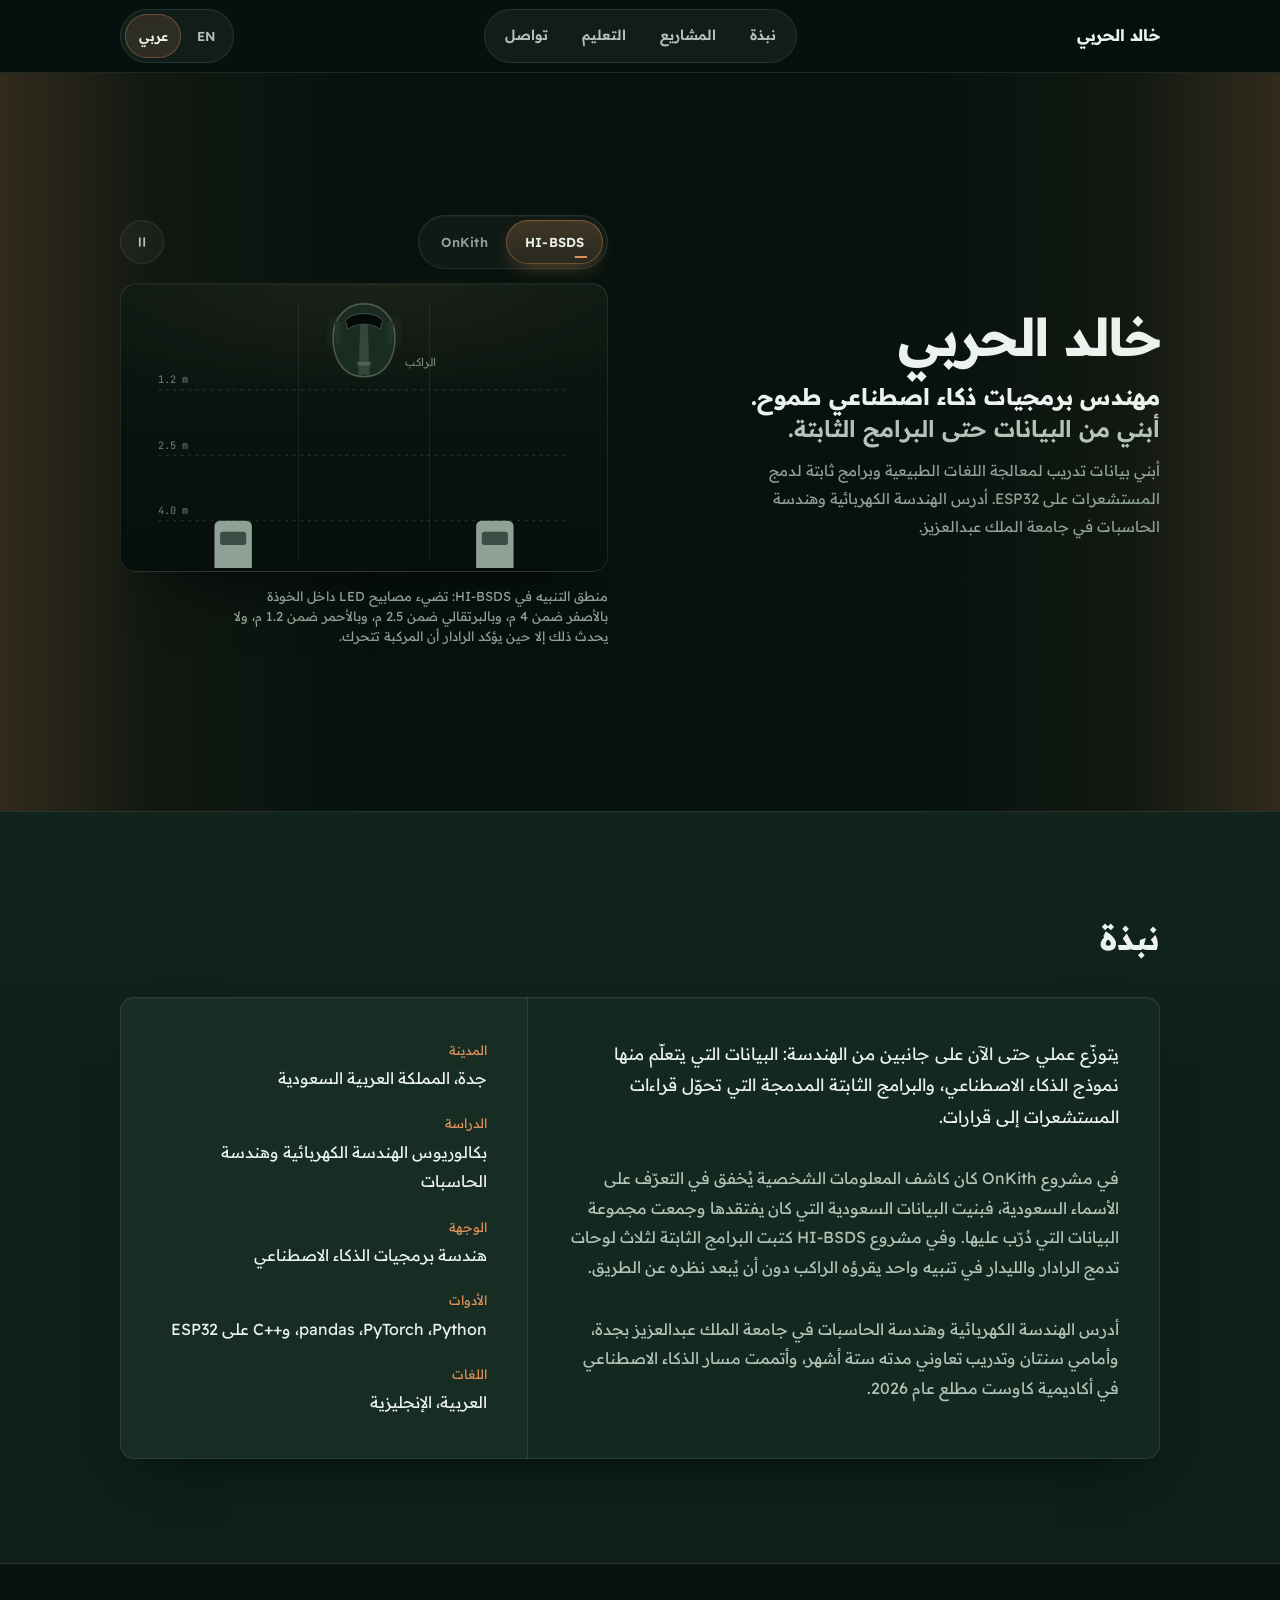
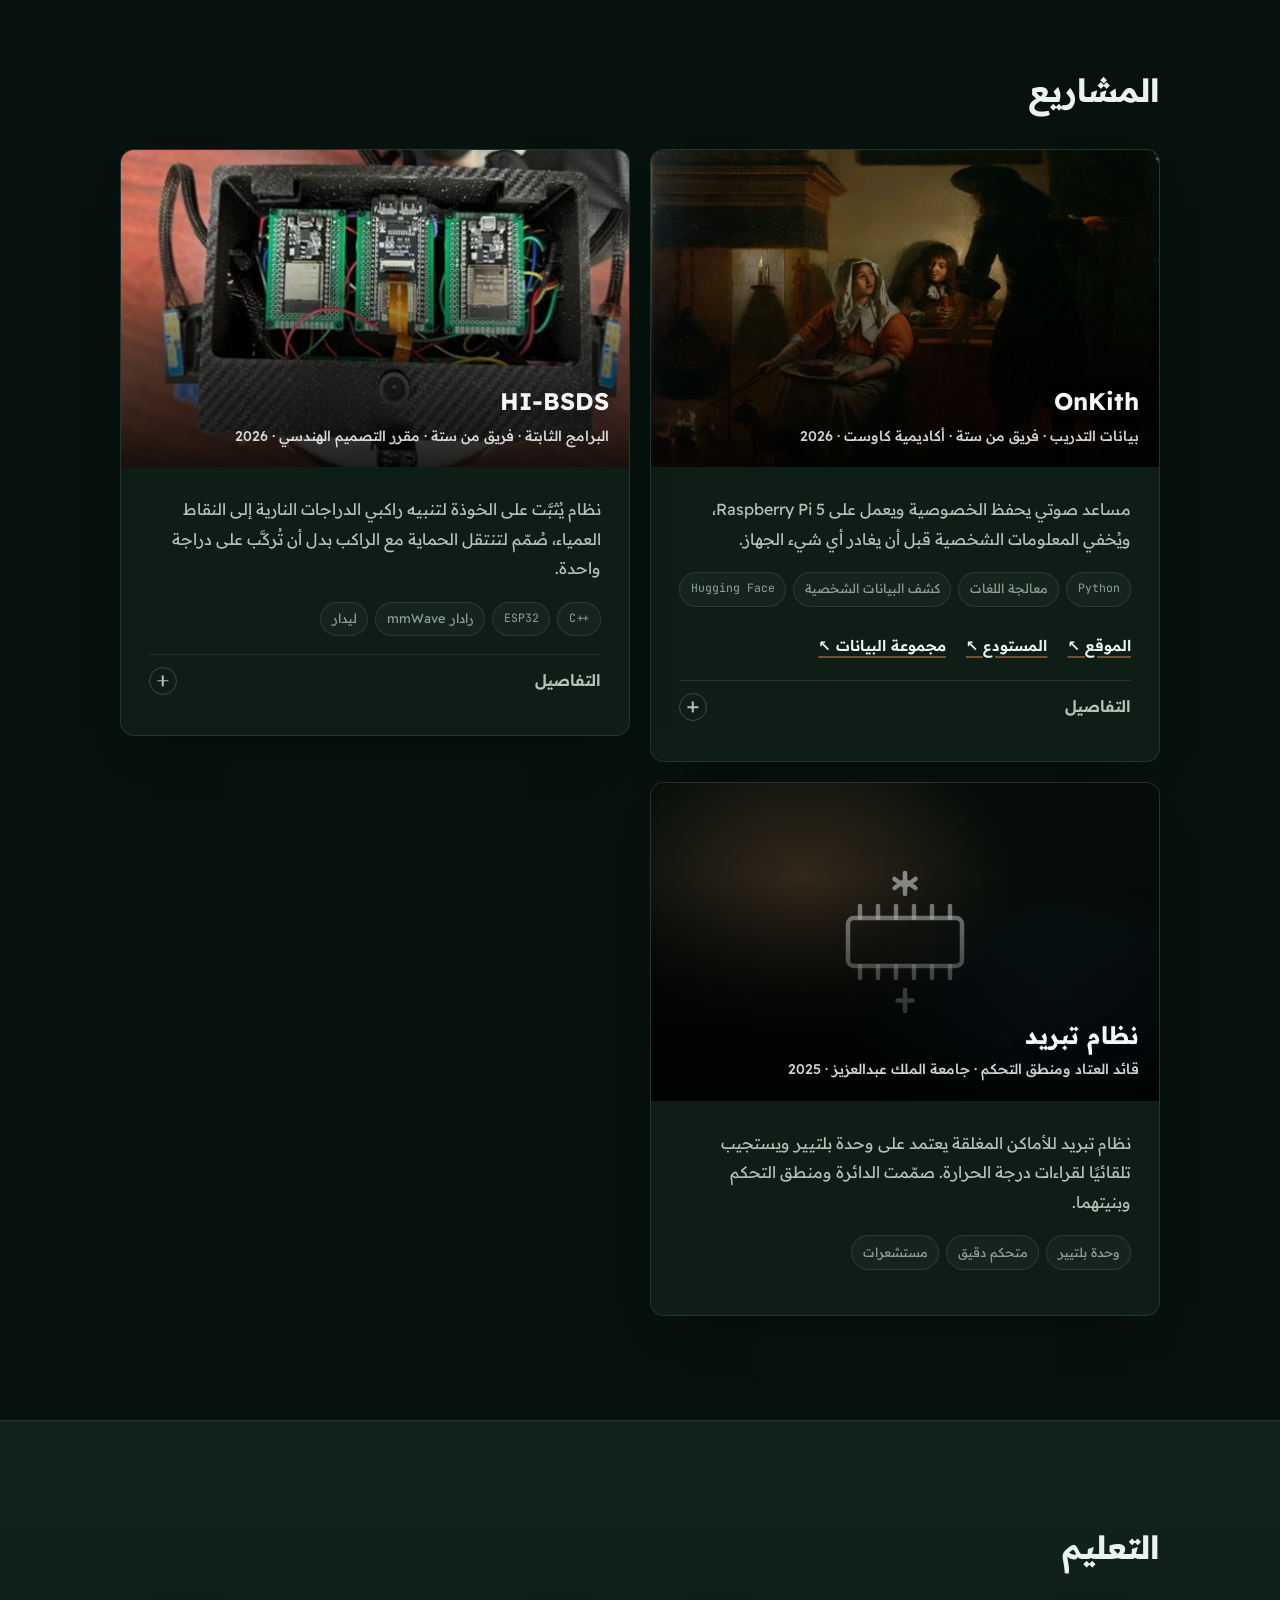
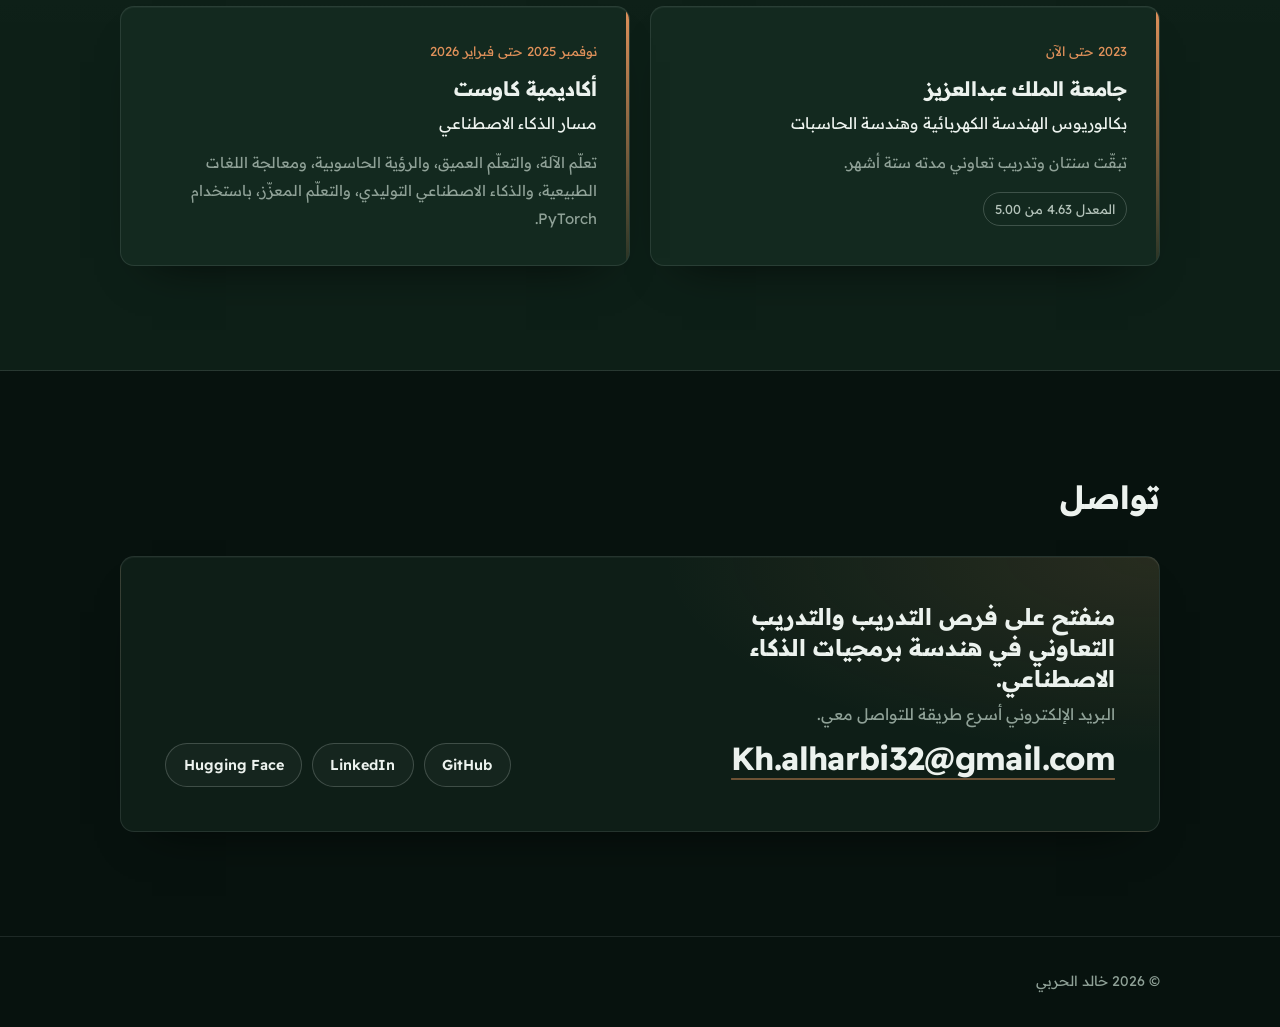
==== commit 42d0d87f: "Ship green theme, self-revealing CV button, editing guide Green is the live theme. The ?theme=blue p" ====
--- a/ar/index.html
+++ b/ar/index.html
@@ -11,13 +11,6 @@
   <link rel="alternate" hreflang="ar" href="https://khalidt-alharbi.github.io/ar/">
   <link rel="alternate" hreflang="x-default" href="https://khalidt-alharbi.github.io/">
   <meta name="theme-color" content="#07120E">
-
-  <!-- معاينة الألوان: أضف ?theme=blue إلى العنوان لرؤية النسخة الزرقاء -->
-  <script>
-    if (new URLSearchParams(location.search).get('theme') === 'blue') {
-      document.documentElement.setAttribute('data-theme', 'blue');
-    }
-  </script>
 
   <link rel="icon" href="../favicon.svg" type="image/svg+xml">
   <link rel="icon" href="../favicon-32.png" sizes="32x32" type="image/png">
@@ -90,7 +83,8 @@
           <p class="identity">مهندس برمجيات ذكاء اصطناعي طموح. <span>أبني من البيانات حتى البرامج الثابتة.</span></p>
           <p class="hero-sub">أبني بيانات تدريب لمعالجة اللغات الطبيعية وبرامج ثابتة لدمج المستشعرات على ESP32. أدرس الهندسة الكهربائية وهندسة الحاسبات في جامعة الملك عبدالعزيز.</p>
           <div class="actions">
-            <a class="btn btn-primary" href="../Khalid-Alharbi-CV.pdf" download>
+            <!-- زر السيرة الذاتية: يبقى مخفيًا حتى يوجد الملف Khalid-Alharbi-CV.pdf -->
+            <a class="btn btn-primary" href="../Khalid-Alharbi-CV.pdf" download data-cv hidden>
               <svg viewBox="0 0 16 16" aria-hidden="true"><path d="M8 2v8m0 0L4.8 6.8M8 10l3.2-3.2M3 13.5h10" fill="none" stroke="currentColor" stroke-width="1.8" stroke-linecap="round" stroke-linejoin="round"/></svg>
               تحميل السيرة الذاتية
             </a>
--- a/styles.css
+++ b/styles.css
@@ -2,9 +2,10 @@
    Khalid Alharbi, portfolio v1
    Plain CSS, no build step.
 
-   Colour themes: everything is driven by the tokens in :root (green, the
-   default) and [data-theme="blue"]. Add ?theme=blue to the address to
-   preview the blue version. To keep one theme, move its values into :root.
+   Colour themes: every colour comes from the tokens in :root (green, the
+   live theme). A complete blue alternative is kept in [data-theme="blue"]:
+   to switch the whole site to it, add data-theme="blue" to the <html> tag
+   of index.html and ar/index.html. See the README.
    ========================================================================== */
 
 :root {
@@ -57,7 +58,8 @@
   --ease-spring: cubic-bezier(0.34, 1.56, 0.64, 1);
 }
 
-/* Blue variant: deep navy with an azure accent */
+/* Blue alternative (not live): deep navy with an azure accent.
+   Turn it on with <html ... data-theme="blue"> on both pages. */
 [data-theme="blue"] {
   --bg:            #070C15;
   --band:          #0C1628;
@@ -116,6 +118,8 @@
 :lang(ar) body { line-height: 1.85; }
 
 img { max-width: 100%; height: auto; display: block; }
+
+[hidden] { display: none !important; }
 
 a { color: inherit; }
 
